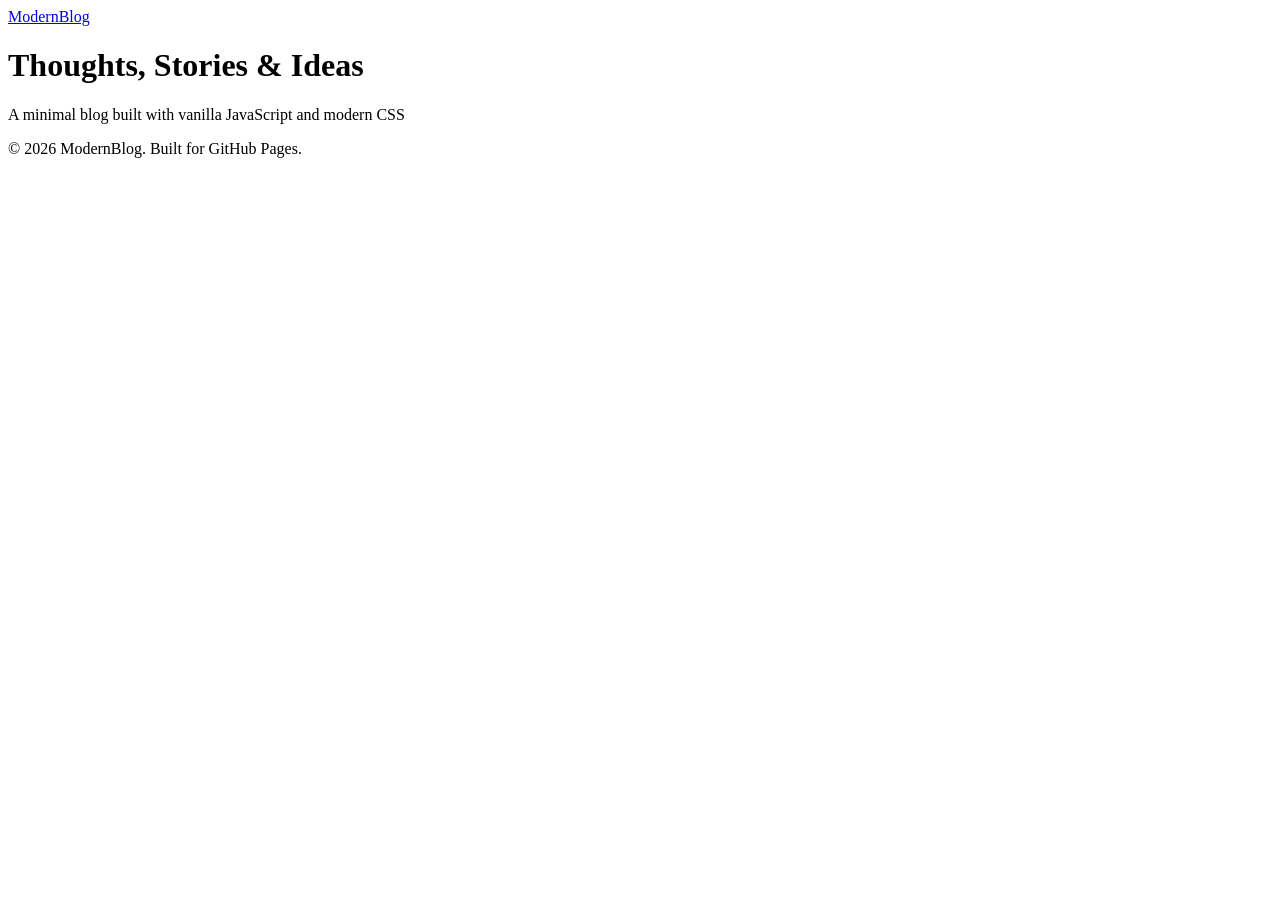
==== index.html @ 4c60822c "Update index.html" ====
<!DOCTYPE html>
<html lang="en">
<head>
    <meta charset="UTF-8">
    <meta name="viewport" content="width=device-width, initial-scale=1.0">
    <title>Modern Blog</title>
    <link rel="stylesheet" href="styles.css">
    <link rel="preconnect" href="https://fonts.googleapis.com">
    <link rel="preconnect" href="https://fonts.gstatic.com" crossorigin>
    <link href="https://fonts.googleapis.com/css2?family=Inter:wght@300;400;600;700&display=swap" rel="stylesheet">
</head>
<body>
    <nav class="navbar">
        <div class="container nav-container">
            <a href="index.html" class="logo">ModernBlog</a>
        </div>
    </nav>

    <header class="hero">
        <div class="container">
            <h1 class="hero-title fade-in">Thoughts, Stories & Ideas</h1>
            <p class="hero-subtitle fade-in delay-1">A minimal blog built with vanilla JavaScript and modern CSS</p>
        </div>
    </header>

    <main class="container">
        <div id="posts-grid" class="posts-grid"></div>
    </main>

    <footer class="footer">
        <div class="container">
            <p>&copy; 2026 ModernBlog. Built for GitHub Pages.</p>
        </div>
    </footer>

    <!-- Sticky Email Button -->
    <a href="mailto:ahmed.a.el
---- styles.css ----
.sticky-email {
    position: fixed;
    bottom: 1.5rem;
    right: 1.5rem;
    width: 3.5rem;
    height: 3.5rem;
    display: flex;
    align-items: center;
    justify-content: center;
    background-color: var(--accent-color);
    color: #ffffff;
    border-radius: 50%;
    text-decoration: none;
    box-shadow: 0 4px 15px rgba(37, 99, 235, 0.3);
    transition: all 0.3s ease;
    z-index: 1000;
}

.sticky-email:hover {
    transform: translateY(-3px) scale(1.1);
    box-shadow: 0 8px 25px rgba(37, 99, 235, 0.4);
    background-color: var(--accent-hover);
}

.sticky-email svg {
    stroke: #ffffff;
}
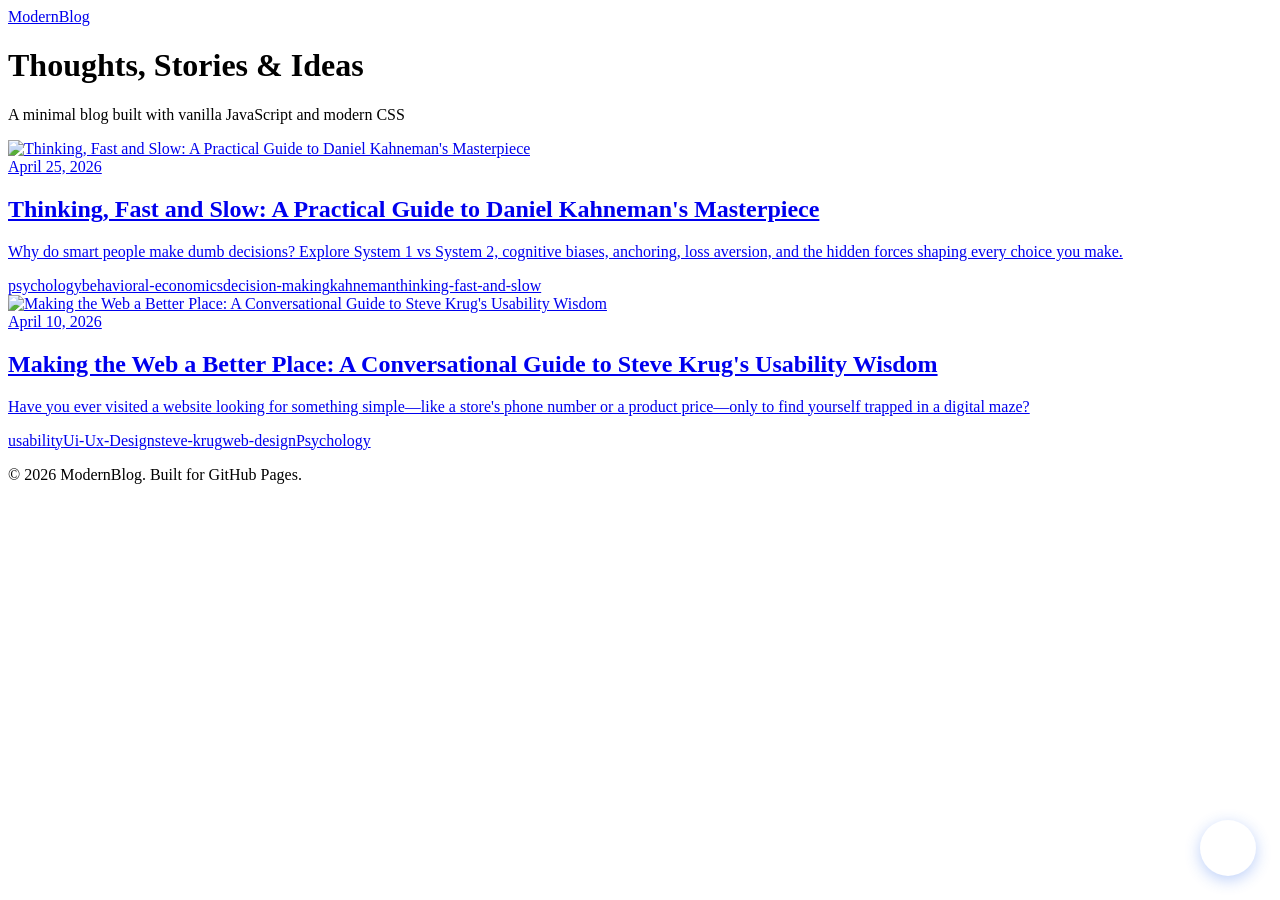
==== commit 5035b880: "Update index.html" ====
--- a/index.html
+++ b/index.html
@@ -34,4 +34,13 @@
     </footer>
 
     <!-- Sticky Email Button -->
-    <a href="mailto:ahmed.a.el
+    <a href="mailto:ahmed.a.elbashary@gmail.com" class="sticky-email" aria-label="Send email">
+        <svg xmlns="http://www.w3.org/2000/svg" width="20" height="20" viewBox="0 0 24 24" fill="none" stroke="currentColor" stroke-width="2" stroke-linecap="round" stroke-linejoin="round">
+            <rect width="20" height="16" x="2" y="4" rx="2"></rect>
+            <path d="m22 7-8.97 5.7a1.94 1.94 0 0 1-2.06 0L2 7"></path>
+        </svg>
+    </a>
+
+    <script src="script.js"></script>
+</body>
+</html>
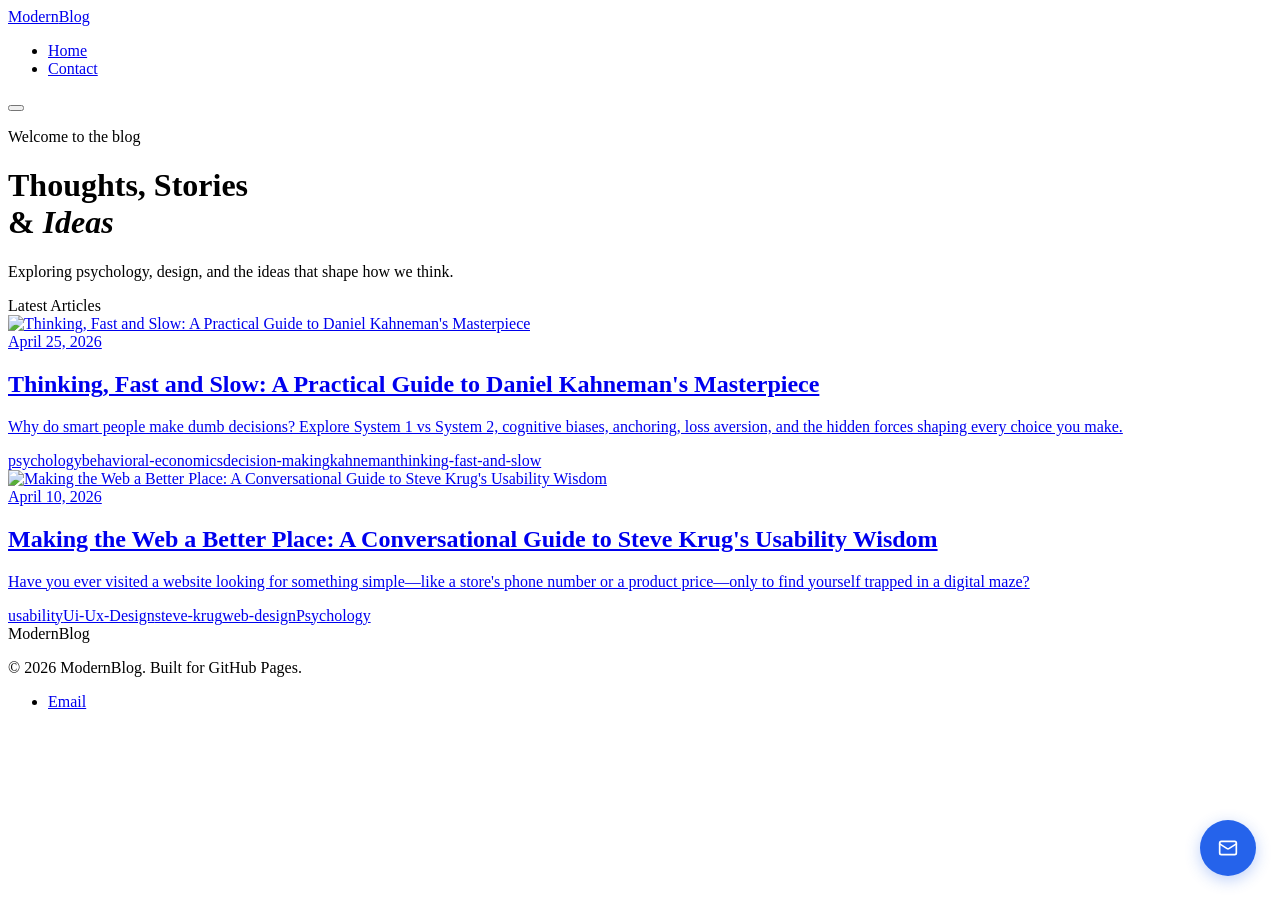
==== commit e6037622: "Update index.html" ====
--- a/index.html
+++ b/index.html
@@ -1,46 +1,81 @@
 <!DOCTYPE html>
 <html lang="en">
 <head>
-    <meta charset="UTF-8">
-    <meta name="viewport" content="width=device-width, initial-scale=1.0">
-    <title>Modern Blog</title>
-    <link rel="stylesheet" href="styles.css">
-    <link rel="preconnect" href="https://fonts.googleapis.com">
-    <link rel="preconnect" href="https://fonts.gstatic.com" crossorigin>
-    <link href="https://fonts.googleapis.com/css2?family=Inter:wght@300;400;600;700&display=swap" rel="stylesheet">
+  <meta charset="UTF-8">
+  <meta name="viewport" content="width=device-width, initial-scale=1.0">
+  <meta name="description" content="ModernBlog – Thoughts, Stories & Ideas. A minimal blog built with vanilla JavaScript.">
+  <title>ModernBlog</title>
+  <link rel="stylesheet" href="styles.css">
 </head>
 <body>
-    <nav class="navbar">
-        <div class="container nav-container">
-            <a href="index.html" class="logo">ModernBlog</a>
-        </div>
-    </nav>
 
-    <header class="hero">
-        <div class="container">
-            <h1 class="hero-title fade-in">Thoughts, Stories & Ideas</h1>
-            <p class="hero-subtitle fade-in delay-1">A minimal blog built with vanilla JavaScript and modern CSS</p>
-        </div>
-    </header>
+  <!-- ===== NAVBAR ===== -->
+  <nav class="navbar" role="navigation" aria-label="Main navigation">
+    <div class="container nav-container">
+      <a href="index.html" class="logo">Modern<span>Blog</span></a>
 
-    <main class="container">
-        <div id="posts-grid" class="posts-grid"></div>
-    </main>
+      <ul class="nav-links" id="nav-links">
+        <li><a href="index.html">Home</a></li>
+        <li><a href="mailto:ahmed.a.elbashary@gmail.com">Contact</a></li>
+      </ul>
 
-    <footer class="footer">
-        <div class="container">
-            <p>&copy; 2026 ModernBlog. Built for GitHub Pages.</p>
-        </div>
-    </footer>
+      <!-- Mobile hamburger -->
+      <button class="hamburger" aria-label="Toggle menu" aria-expanded="false" aria-controls="nav-links">
+        <span></span>
+        <span></span>
+        <span></span>
+      </button>
+    </div>
+  </nav>
 
-    <!-- Sticky Email Button -->
-    <a href="mailto:ahmed.a.elbashary@gmail.com" class="sticky-email" aria-label="Send email">
-        <svg xmlns="http://www.w3.org/2000/svg" width="20" height="20" viewBox="0 0 24 24" fill="none" stroke="currentColor" stroke-width="2" stroke-linecap="round" stroke-linejoin="round">
-            <rect width="20" height="16" x="2" y="4" rx="2"></rect>
-            <path d="m22 7-8.97 5.7a1.94 1.94 0 0 1-2.06 0L2 7"></path>
-        </svg>
-    </a>
+  <!-- ===== HERO ===== -->
+  <header class="hero" role="banner">
+    <div class="container">
+      <p class="hero-eyebrow">Welcome to the blog</p>
+      <h1 class="hero-title">Thoughts, Stories<br>& <em>Ideas</em></h1>
+      <p class="hero-subtitle">Exploring psychology, design, and the ideas that shape how we think.</p>
+      <div class="hero-divider">
+        <span class="hero-divider-dot"></span>
+        <span class="hero-divider-dot"></span>
+        <span class="hero-divider-dot"></span>
+      </div>
+    </div>
+  </header>
 
-    <script src="script.js"></script>
+  <!-- ===== POSTS GRID ===== -->
+  <main class="posts-section">
+    <div class="container">
+      <div class="section-header">
+        <span class="section-label">Latest Articles</span>
+      </div>
+      <!-- Posts are injected here by script.js -->
+      <div id="posts-grid" class="posts-grid"></div>
+    </div>
+  </main>
+
+  <!-- ===== FOOTER ===== -->
+  <footer class="footer" role="contentinfo">
+    <div class="container">
+      <div class="footer-inner">
+        <span class="footer-logo">ModernBlog</span>
+        <p class="footer-copy">&copy; 2026 ModernBlog. Built for GitHub Pages.</p>
+        <ul class="footer-links">
+          <li><a href="mailto:ahmed.a.elbashary@gmail.com">Email</a></li>
+        </ul>
+      </div>
+    </div>
+  </footer>
+
+  <!-- ===== STICKY EMAIL BUTTON ===== -->
+  <a href="mailto:ahmed.a.elbashary@gmail.com" class="sticky-email" aria-label="Send email">
+    <svg xmlns="http://www.w3.org/2000/svg" width="20" height="20" viewBox="0 0 24 24"
+         fill="none" stroke="currentColor" stroke-width="2"
+         stroke-linecap="round" stroke-linejoin="round">
+      <rect width="20" height="16" x="2" y="4" rx="2"/>
+      <path d="m22 7-8.97 5.7a1.94 1.94 0 0 1-2.06 0L2 7"/>
+    </svg>
+  </a>
+
+  <script src="script.js"></script>
 </body>
 </html>
--- a/styles.css
+++ b/styles.css
@@ -1,3 +1,4 @@
+/* Sticky Email Button */
 .sticky-email {
     position: fixed;
     bottom: 1.5rem;
@@ -7,7 +8,7 @@
     display: flex;
     align-items: center;
     justify-content: center;
-    background-color: var(--accent-color);
+    background-color: #2563eb;
     color: #ffffff;
     border-radius: 50%;
     text-decoration: none;
@@ -19,9 +20,19 @@
 .sticky-email:hover {
     transform: translateY(-3px) scale(1.1);
     box-shadow: 0 8px 25px rgba(37, 99, 235, 0.4);
-    background-color: var(--accent-hover);
+    background-color: #1d4ed8;
 }
 
 .sticky-email svg {
     stroke: #ffffff;
 }
+
+/* Mobile */
+@media (max-width: 768px) {
+    .sticky-email {
+        bottom: 1rem;
+        right: 1rem;
+        width: 3rem;
+        height: 3rem;
+    }
+}
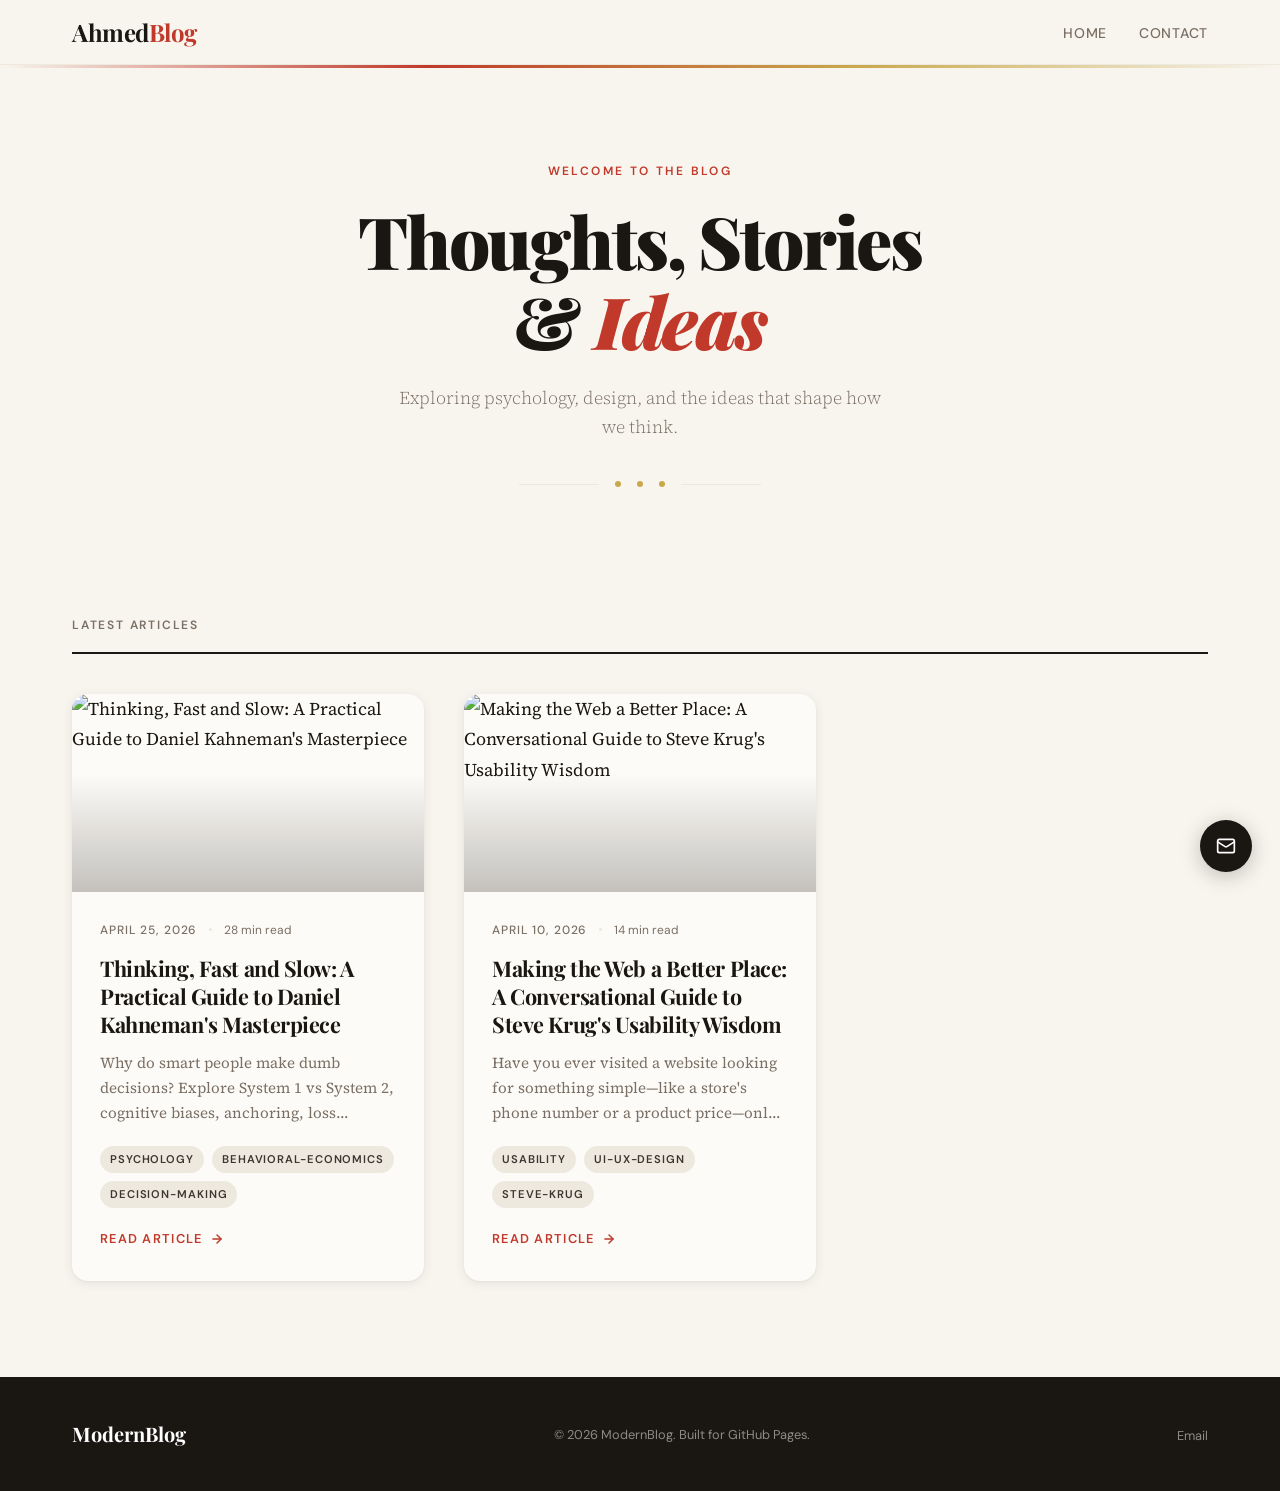
==== commit 810d6556: "Update index.html" ====
--- a/index.html
+++ b/index.html
@@ -3,8 +3,8 @@
 <head>
   <meta charset="UTF-8">
   <meta name="viewport" content="width=device-width, initial-scale=1.0">
-  <meta name="description" content="ModernBlog – Thoughts, Stories & Ideas. A minimal blog built with vanilla JavaScript.">
-  <title>ModernBlog</title>
+  <meta name="description" content="Ahmed Ashraf – Thoughts, Stories & Ideas. A minimal blog built with vanilla JavaScript.">
+  <title>Ahmed Ashraf</title>
   <link rel="stylesheet" href="styles.css">
 </head>
 <body>
@@ -12,7 +12,7 @@
   <!-- ===== NAVBAR ===== -->
   <nav class="navbar" role="navigation" aria-label="Main navigation">
     <div class="container nav-container">
-      <a href="index.html" class="logo">Modern<span>Blog</span></a>
+      <a href="index.html" class="logo">Ahmed<span>Blog</span></a>
 
       <ul class="nav-links" id="nav-links">
         <li><a href="index.html">Home</a></li>
--- a/styles.css
+++ b/styles.css
@@ -1,38 +1,751 @@
-/* Sticky Email Button */
+/* ============================================================
+   ModernBlog – Editorial Magazine Style
+   Clean, typographic-forward, warm cream + deep ink palette
+   ============================================================ */
+
+/* --- Google Fonts --- */
+@import url('https://fonts.googleapis.com/css2?family=Playfair+Display:ital,wght@0,400;0,700;0,900;1,400;1,700&family=Source+Serif+4:ital,opsz,wght@0,8..60,300;0,8..60,400;0,8..60,600;1,8..60,300;1,8..60,400&family=DM+Sans:wght@300;400;500;600&display=swap');
+
+/* --- Design Tokens --- */
+:root {
+  --cream:       #F8F5EE;
+  --cream-dark:  #EDE9DF;
+  --ink:         #1A1612;
+  --ink-mid:     #3D3530;
+  --ink-light:   #7A6F65;
+  --accent:      #C0392B;
+  --accent-warm: #D4845A;
+  --accent-gold: #C9A84C;
+  --white:       #FFFFFF;
+  --card-bg:     #FDFBF7;
+
+  --font-display: 'Playfair Display', Georgia, serif;
+  --font-body:    'Source Serif 4', Georgia, serif;
+  --font-ui:      'DM Sans', system-ui, sans-serif;
+
+  --radius-sm:  4px;
+  --radius-md:  8px;
+  --radius-lg:  16px;
+
+  --shadow-card: 0 2px 12px rgba(26,22,18,0.08), 0 1px 3px rgba(26,22,18,0.05);
+  --shadow-hover: 0 12px 40px rgba(26,22,18,0.14), 0 4px 12px rgba(26,22,18,0.08);
+
+  --transition: 0.3s cubic-bezier(0.4, 0, 0.2, 1);
+  --max-width: 1200px;
+  --content-width: 740px;
+}
+
+/* --- Reset & Base --- */
+*, *::before, *::after { box-sizing: border-box; margin: 0; padding: 0; }
+
+html { scroll-behavior: smooth; }
+
+body {
+  background-color: var(--cream);
+  color: var(--ink);
+  font-family: var(--font-body);
+  font-size: 18px;
+  line-height: 1.7;
+  -webkit-font-smoothing: antialiased;
+}
+
+img { max-width: 100%; height: auto; display: block; }
+
+a { color: inherit; text-decoration: none; }
+
+/* --- Container --- */
+.container {
+  width: 100%;
+  max-width: var(--max-width);
+  margin: 0 auto;
+  padding: 0 2rem;
+}
+
+/* ============================================================
+   NAVBAR
+   ============================================================ */
+.navbar {
+  position: sticky;
+  top: 0;
+  z-index: 100;
+  background: rgba(248, 245, 238, 0.92);
+  backdrop-filter: blur(12px);
+  -webkit-backdrop-filter: blur(12px);
+  border-bottom: 1px solid var(--cream-dark);
+}
+
+.nav-container {
+  display: flex;
+  align-items: center;
+  justify-content: space-between;
+  height: 64px;
+}
+
+.logo {
+  font-family: var(--font-display);
+  font-size: 1.5rem;
+  font-weight: 700;
+  color: var(--ink);
+  letter-spacing: -0.02em;
+  transition: color var(--transition);
+}
+.logo span { color: var(--accent); }
+.logo:hover { color: var(--accent); }
+
+.nav-links {
+  display: flex;
+  gap: 2rem;
+  list-style: none;
+}
+
+.nav-links a {
+  font-family: var(--font-ui);
+  font-size: 0.875rem;
+  font-weight: 500;
+  color: var(--ink-light);
+  letter-spacing: 0.05em;
+  text-transform: uppercase;
+  transition: color var(--transition);
+}
+.nav-links a:hover { color: var(--ink); }
+
+/* --- Mobile Hamburger (hidden by default) --- */
+.hamburger {
+  display: none;
+  flex-direction: column;
+  gap: 5px;
+  cursor: pointer;
+  padding: 4px;
+  border: none;
+  background: none;
+}
+.hamburger span {
+  display: block;
+  width: 24px;
+  height: 2px;
+  background: var(--ink);
+  border-radius: 2px;
+  transition: var(--transition);
+}
+
+/* ============================================================
+   HERO
+   ============================================================ */
+.hero {
+  padding: 6rem 0 5rem;
+  text-align: center;
+  position: relative;
+  overflow: hidden;
+}
+
+/* Decorative lines */
+.hero::before {
+  content: '';
+  position: absolute;
+  top: 0; left: 0; right: 0;
+  height: 3px;
+  background: linear-gradient(90deg, transparent, var(--accent), var(--accent-gold), transparent);
+}
+
+.hero-eyebrow {
+  font-family: var(--font-ui);
+  font-size: 0.75rem;
+  font-weight: 600;
+  letter-spacing: 0.2em;
+  text-transform: uppercase;
+  color: var(--accent);
+  margin-bottom: 1.25rem;
+  opacity: 0;
+  animation: fadeUp 0.6s 0.1s ease forwards;
+}
+
+.hero-title {
+  font-family: var(--font-display);
+  font-size: clamp(2.5rem, 6vw, 4.5rem);
+  font-weight: 900;
+  line-height: 1.1;
+  letter-spacing: -0.03em;
+  color: var(--ink);
+  margin-bottom: 1.5rem;
+  opacity: 0;
+  animation: fadeUp 0.6s 0.2s ease forwards;
+}
+
+.hero-title em {
+  font-style: italic;
+  color: var(--accent);
+}
+
+.hero-subtitle {
+  font-family: var(--font-body);
+  font-size: 1.125rem;
+  font-weight: 300;
+  color: var(--ink-light);
+  max-width: 500px;
+  margin: 0 auto 2.5rem;
+  line-height: 1.6;
+  opacity: 0;
+  animation: fadeUp 0.6s 0.3s ease forwards;
+}
+
+.hero-divider {
+  display: flex;
+  align-items: center;
+  justify-content: center;
+  gap: 1rem;
+  opacity: 0;
+  animation: fadeUp 0.6s 0.4s ease forwards;
+}
+
+.hero-divider::before,
+.hero-divider::after {
+  content: '';
+  display: block;
+  width: 80px;
+  height: 1px;
+  background: var(--cream-dark);
+}
+
+.hero-divider-dot {
+  width: 6px;
+  height: 6px;
+  border-radius: 50%;
+  background: var(--accent-gold);
+}
+
+/* ============================================================
+   POSTS GRID
+   ============================================================ */
+.posts-section {
+  padding: 3rem 0 6rem;
+}
+
+.section-header {
+  display: flex;
+  align-items: baseline;
+  justify-content: space-between;
+  margin-bottom: 2.5rem;
+  padding-bottom: 1rem;
+  border-bottom: 2px solid var(--ink);
+}
+
+.section-label {
+  font-family: var(--font-ui);
+  font-size: 0.75rem;
+  font-weight: 600;
+  letter-spacing: 0.15em;
+  text-transform: uppercase;
+  color: var(--ink-light);
+}
+
+.posts-grid {
+  display: grid;
+  grid-template-columns: repeat(auto-fill, minmax(340px, 1fr));
+  gap: 2.5rem;
+}
+
+/* --- Post Card --- */
+.post-card {
+  display: flex;
+  flex-direction: column;
+  background: var(--card-bg);
+  border-radius: var(--radius-lg);
+  overflow: hidden;
+  box-shadow: var(--shadow-card);
+  transition: transform var(--transition), box-shadow var(--transition);
+  cursor: pointer;
+  opacity: 0;
+  animation: fadeUp 0.5s ease forwards;
+}
+
+.post-card:nth-child(1) { animation-delay: 0.05s; }
+.post-card:nth-child(2) { animation-delay: 0.15s; }
+.post-card:nth-child(3) { animation-delay: 0.25s; }
+.post-card:nth-child(4) { animation-delay: 0.35s; }
+
+.post-card:hover {
+  transform: translateY(-6px);
+  box-shadow: var(--shadow-hover);
+}
+
+.post-image-wrap {
+  position: relative;
+  aspect-ratio: 16/9;
+  overflow: hidden;
+}
+
+.post-image {
+  width: 100%;
+  height: 100%;
+  object-fit: cover;
+  transition: transform 0.6s cubic-bezier(0.4, 0, 0.2, 1);
+}
+
+.post-card:hover .post-image {
+  transform: scale(1.05);
+}
+
+.post-image-overlay {
+  position: absolute;
+  inset: 0;
+  background: linear-gradient(to bottom, transparent 40%, rgba(26,22,18,0.25));
+}
+
+.post-body {
+  padding: 1.75rem 1.75rem 2rem;
+  display: flex;
+  flex-direction: column;
+  flex: 1;
+}
+
+.post-meta {
+  display: flex;
+  align-items: center;
+  gap: 0.75rem;
+  margin-bottom: 0.875rem;
+}
+
+.post-date {
+  font-family: var(--font-ui);
+  font-size: 0.75rem;
+  font-weight: 500;
+  letter-spacing: 0.08em;
+  text-transform: uppercase;
+  color: var(--ink-light);
+}
+
+.post-meta-dot {
+  width: 3px;
+  height: 3px;
+  border-radius: 50%;
+  background: var(--cream-dark);
+}
+
+.post-readtime {
+  font-family: var(--font-ui);
+  font-size: 0.75rem;
+  color: var(--ink-light);
+}
+
+.post-title {
+  font-family: var(--font-display);
+  font-size: 1.35rem;
+  font-weight: 700;
+  line-height: 1.3;
+  letter-spacing: -0.02em;
+  color: var(--ink);
+  margin-bottom: 0.75rem;
+  transition: color var(--transition);
+}
+
+.post-card:hover .post-title {
+  color: var(--accent);
+}
+
+.post-description {
+  font-family: var(--font-body);
+  font-size: 0.95rem;
+  line-height: 1.65;
+  color: var(--ink-light);
+  flex: 1;
+  margin-bottom: 1.25rem;
+  display: -webkit-box;
+  -webkit-line-clamp: 3;
+  -webkit-box-orient: vertical;
+  overflow: hidden;
+}
+
+.post-tags {
+  display: flex;
+  flex-wrap: wrap;
+  gap: 0.5rem;
+  margin-bottom: 1.25rem;
+}
+
+.tag {
+  font-family: var(--font-ui);
+  font-size: 0.7rem;
+  font-weight: 600;
+  letter-spacing: 0.08em;
+  text-transform: uppercase;
+  color: var(--ink-mid);
+  background: var(--cream-dark);
+  padding: 0.25rem 0.625rem;
+  border-radius: 100px;
+  transition: background var(--transition), color var(--transition);
+}
+
+.post-card:hover .tag {
+  background: var(--accent);
+  color: var(--white);
+}
+
+.read-more {
+  font-family: var(--font-ui);
+  font-size: 0.8rem;
+  font-weight: 600;
+  letter-spacing: 0.1em;
+  text-transform: uppercase;
+  color: var(--accent);
+  display: flex;
+  align-items: center;
+  gap: 0.5rem;
+  transition: gap var(--transition);
+}
+
+.read-more svg {
+  transition: transform var(--transition);
+}
+
+.post-card:hover .read-more svg {
+  transform: translateX(4px);
+}
+
+/* ============================================================
+   LOADING / ERROR
+   ============================================================ */
+.loading, .error {
+  text-align: center;
+  padding: 4rem 2rem;
+  font-family: var(--font-ui);
+  color: var(--ink-light);
+  grid-column: 1 / -1;
+}
+
+.loading::after {
+  content: '';
+  display: inline-block;
+  width: 20px;
+  height: 20px;
+  border: 2px solid var(--cream-dark);
+  border-top-color: var(--accent);
+  border-radius: 50%;
+  animation: spin 0.8s linear infinite;
+  vertical-align: middle;
+  margin-left: 10px;
+}
+
+/* ============================================================
+   SINGLE POST PAGE
+   ============================================================ */
+.article-container {
+  padding: 3rem 0 6rem;
+}
+
+#post-content {
+  max-width: var(--content-width);
+  margin: 0 auto;
+}
+
+.post-header {
+  text-align: center;
+  padding: 3rem 0 2.5rem;
+  border-bottom: 1px solid var(--cream-dark);
+  margin-bottom: 3rem;
+}
+
+.post-header .post-meta {
+  justify-content: center;
+  margin-bottom: 1.5rem;
+}
+
+.post-header .post-date,
+.post-header .post-readtime {
+  font-size: 0.8rem;
+}
+
+.post-header .post-title-large {
+  font-family: var(--font-display);
+  font-size: clamp(1.75rem, 4vw, 2.75rem);
+  font-weight: 900;
+  line-height: 1.15;
+  letter-spacing: -0.03em;
+  color: var(--ink);
+  margin-bottom: 1.25rem;
+}
+
+.post-header .post-description-hero {
+  font-family: var(--font-body);
+  font-size: 1.15rem;
+  font-style: italic;
+  color: var(--ink-light);
+  max-width: 560px;
+  margin: 0 auto 1.5rem;
+}
+
+.post-featured-image {
+  width: 100%;
+  border-radius: var(--radius-lg);
+  aspect-ratio: 16/9;
+  object-fit: cover;
+  margin-bottom: 3rem;
+  box-shadow: var(--shadow-hover);
+}
+
+/* --- Article Body Typography --- */
+.post-article {
+  font-family: var(--font-body);
+  font-size: 1.0625rem;
+  line-height: 1.85;
+  color: var(--ink-mid);
+}
+
+.post-article p { margin-bottom: 1.5rem; }
+
+.post-article h2 {
+  font-family: var(--font-display);
+  font-size: clamp(1.3rem, 3vw, 1.875rem);
+  font-weight: 700;
+  letter-spacing: -0.02em;
+  color: var(--ink);
+  margin: 2.5rem 0 1rem;
+  padding-top: 1rem;
+  border-top: 2px solid var(--cream-dark);
+}
+
+.post-article h3 {
+  font-family: var(--font-display);
+  font-size: 1.2rem;
+  font-weight: 700;
+  font-style: italic;
+  color: var(--ink);
+  margin: 2rem 0 0.75rem;
+}
+
+.post-article h4 {
+  font-family: var(--font-ui);
+  font-size: 0.85rem;
+  font-weight: 600;
+  letter-spacing: 0.12em;
+  text-transform: uppercase;
+  color: var(--accent);
+  margin: 1.5rem 0 0.5rem;
+}
+
+.post-article strong { color: var(--ink); font-weight: 600; }
+.post-article em { color: var(--ink-mid); }
+
+.post-article a {
+  color: var(--accent);
+  border-bottom: 1px solid rgba(192,57,43,0.3);
+  transition: border-color var(--transition);
+}
+.post-article a:hover { border-color: var(--accent); }
+
+.post-article ul, .post-article ol {
+  padding-left: 1.5rem;
+  margin-bottom: 1.5rem;
+}
+
+.post-article li {
+  margin-bottom: 0.5rem;
+}
+
+.post-article blockquote {
+  margin: 2rem 0;
+  padding: 1.25rem 1.75rem;
+  border-left: 4px solid var(--accent);
+  background: var(--cream-dark);
+  border-radius: 0 var(--radius-md) var(--radius-md) 0;
+  font-style: italic;
+  color: var(--ink-mid);
+}
+
+.post-article img {
+  border-radius: var(--radius-md);
+  margin: 2rem 0;
+  box-shadow: var(--shadow-card);
+}
+
+/* --- Back Link --- */
+.back-link {
+  display: inline-flex;
+  align-items: center;
+  gap: 0.5rem;
+  font-family: var(--font-ui);
+  font-size: 0.825rem;
+  font-weight: 600;
+  letter-spacing: 0.08em;
+  text-transform: uppercase;
+  color: var(--ink-light);
+  margin-top: 3rem;
+  max-width: var(--content-width);
+  margin-left: auto;
+  margin-right: auto;
+  display: flex;
+  transition: color var(--transition);
+}
+.back-link:hover { color: var(--accent); }
+
+/* ============================================================
+   FOOTER
+   ============================================================ */
+.footer {
+  background: var(--ink);
+  color: rgba(255,255,255,0.5);
+  padding: 2.5rem 0;
+}
+
+.footer-inner {
+  display: flex;
+  align-items: center;
+  justify-content: space-between;
+  flex-wrap: wrap;
+  gap: 1rem;
+}
+
+.footer-logo {
+  font-family: var(--font-display);
+  font-size: 1.25rem;
+  font-weight: 700;
+  color: var(--white);
+}
+
+.footer-copy {
+  font-family: var(--font-ui);
+  font-size: 0.8rem;
+}
+
+.footer-links {
+  display: flex;
+  gap: 1.5rem;
+  list-style: none;
+}
+
+.footer-links a {
+  font-family: var(--font-ui);
+  font-size: 0.8rem;
+  color: rgba(255,255,255,0.5);
+  transition: color var(--transition);
+}
+.footer-links a:hover { color: var(--white); }
+
+/* ============================================================
+   STICKY EMAIL
+   ============================================================ */
 .sticky-email {
+  position: fixed;
+  bottom: 1.75rem;
+  right: 1.75rem;
+  width: 52px;
+  height: 52px;
+  display: flex;
+  align-items: center;
+  justify-content: center;
+  background: var(--ink);
+  color: var(--white);
+  border-radius: 50%;
+  box-shadow: 0 4px 20px rgba(26,22,18,0.25);
+  transition: transform var(--transition), box-shadow var(--transition), background var(--transition);
+  z-index: 500;
+}
+
+.sticky-email:hover {
+  transform: translateY(-3px);
+  box-shadow: 0 10px 30px rgba(26,22,18,0.3);
+  background: var(--accent);
+}
+
+/* ============================================================
+   ANIMATIONS
+   ============================================================ */
+@keyframes fadeUp {
+  from { opacity: 0; transform: translateY(20px); }
+  to   { opacity: 1; transform: translateY(0); }
+}
+
+@keyframes spin {
+  to { transform: rotate(360deg); }
+}
+
+/* ============================================================
+   DARK MODE
+   ============================================================ */
+@media (prefers-color-scheme: dark) {
+  :root {
+    --cream:       #18141110;
+    --cream-dark:  #2A2520;
+    --ink:         #F0EBE3;
+    --ink-mid:     #C9BFB5;
+    --ink-light:   #8A8078;
+    --card-bg:     #221E1A;
+    --white:       #F0EBE3;
+  }
+
+  body { background: #181410; }
+
+  .navbar {
+    background: rgba(24, 20, 16, 0.92);
+    border-bottom-color: #2A2520;
+  }
+
+  .hero::before {
+    background: linear-gradient(90deg, transparent, var(--accent), var(--accent-gold), transparent);
+  }
+}
+
+/* ============================================================
+   RESPONSIVE — TABLET
+   ============================================================ */
+@media (max-width: 900px) {
+  .posts-grid {
+    grid-template-columns: repeat(2, 1fr);
+    gap: 1.5rem;
+  }
+}
+
+/* ============================================================
+   RESPONSIVE — MOBILE
+   ============================================================ */
+@media (max-width: 640px) {
+  :root { font-size: 16px; }
+
+  .container { padding: 0 1.25rem; }
+
+  /* Navbar */
+  .nav-links { display: none; }
+  .hamburger { display: flex; }
+
+  /* Mobile nav open state */
+  .nav-links.open {
+    display: flex;
+    flex-direction: column;
     position: fixed;
-    bottom: 1.5rem;
-    right: 1.5rem;
-    width: 3.5rem;
-    height: 3.5rem;
-    display: flex;
-    align-items: center;
-    justify-content: center;
-    background-color: #2563eb;
-    color: #ffffff;
-    border-radius: 50%;
-    text-decoration: none;
-    box-shadow: 0 4px 15px rgba(37, 99, 235, 0.3);
-    transition: all 0.3s ease;
-    z-index: 1000;
-}
-
-.sticky-email:hover {
-    transform: translateY(-3px) scale(1.1);
-    box-shadow: 0 8px 25px rgba(37, 99, 235, 0.4);
-    background-color: #1d4ed8;
-}
-
-.sticky-email svg {
-    stroke: #ffffff;
-}
-
-/* Mobile */
-@media (max-width: 768px) {
-    .sticky-email {
-        bottom: 1rem;
-        right: 1rem;
-        width: 3rem;
-        height: 3rem;
-    }
-}
+    top: 64px; left: 0; right: 0;
+    background: var(--cream);
+    border-bottom: 1px solid var(--cream-dark);
+    padding: 1.5rem 1.25rem 2rem;
+    gap: 1.25rem;
+    animation: fadeUp 0.25s ease forwards;
+  }
+
+  /* Hero */
+  .hero { padding: 3.5rem 0 3rem; }
+
+  .hero-title { font-size: clamp(2rem, 8vw, 3rem); }
+
+  /* Grid */
+  .posts-grid {
+    grid-template-columns: 1fr;
+    gap: 1.5rem;
+  }
+
+  /* Card tweaks */
+  .post-body { padding: 1.25rem 1.25rem 1.5rem; }
+  .post-title { font-size: 1.2rem; }
+
+  /* Post page */
+  .post-header .post-title-large { font-size: clamp(1.5rem, 6vw, 2.25rem); }
+  .post-article { font-size: 1rem; }
+
+  /* Footer */
+  .footer-inner { flex-direction: column; text-align: center; }
+
+  /* Email */
+  .sticky-email {
+    bottom: 1.25rem;
+    right: 1.25rem;
+    width: 46px;
+    height: 46px;
+  }
+}
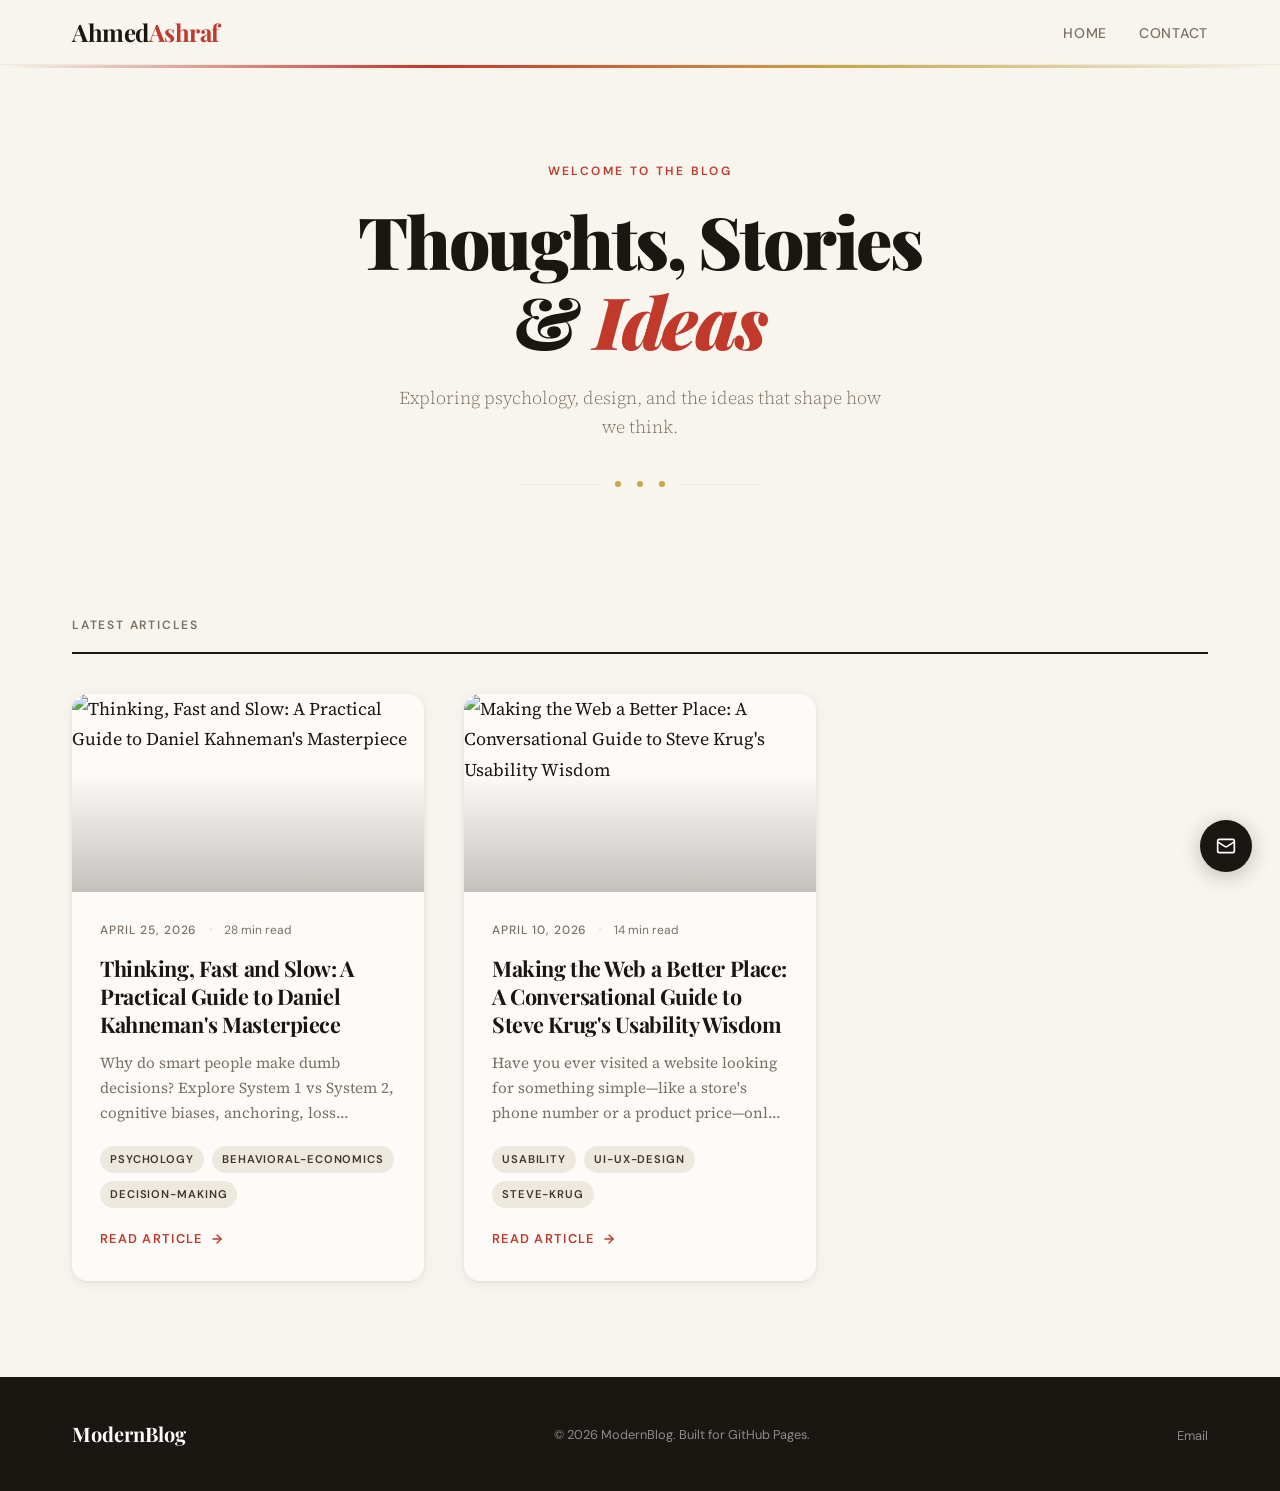
==== commit cef097ad: "Update index.html" ====
--- a/index.html
+++ b/index.html
@@ -12,7 +12,7 @@
   <!-- ===== NAVBAR ===== -->
   <nav class="navbar" role="navigation" aria-label="Main navigation">
     <div class="container nav-container">
-      <a href="index.html" class="logo">Ahmed<span>Blog</span></a>
+      <a href="index.html" class="logo">Ahmed<span>Ashraf</span></a>
 
       <ul class="nav-links" id="nav-links">
         <li><a href="index.html">Home</a></li>
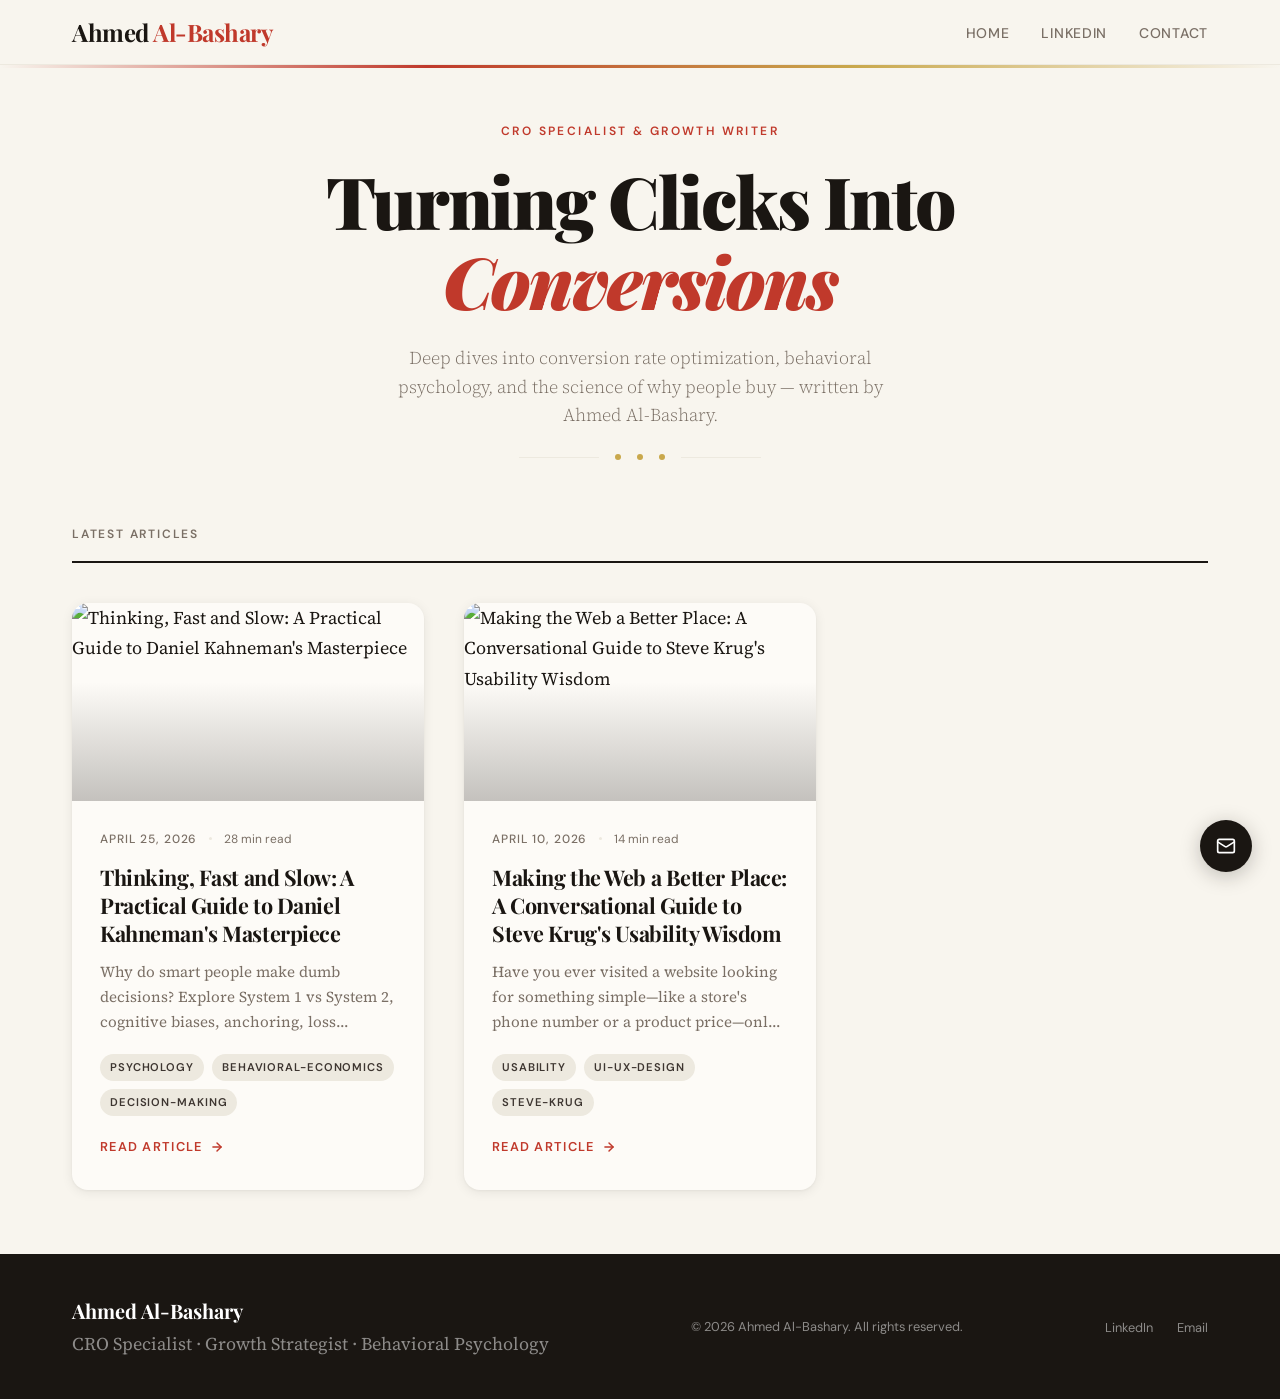
==== commit 9f95d908: "Update index.html" ====
--- a/index.html
+++ b/index.html
@@ -3,8 +3,8 @@
 <head>
   <meta charset="UTF-8">
   <meta name="viewport" content="width=device-width, initial-scale=1.0">
-  <meta name="description" content="Ahmed Ashraf – Thoughts, Stories & Ideas. A minimal blog built with vanilla JavaScript.">
-  <title>Ahmed Ashraf</title>
+  <meta name="description" content="Ahmed Al-Bashary – CRO Specialist writing about conversion rate optimization, behavioral psychology, and growth strategy.">
+  <title>Ahmed Al-Bashary | CRO Specialist</title>
   <link rel="stylesheet" href="styles.css">
 </head>
 <body>
@@ -12,10 +12,11 @@
   <!-- ===== NAVBAR ===== -->
   <nav class="navbar" role="navigation" aria-label="Main navigation">
     <div class="container nav-container">
-      <a href="index.html" class="logo">Ahmed<span>Ashraf</span></a>
+      <a href="index.html" class="logo">Ahmed<span> Al-Bashary</span></a>
 
       <ul class="nav-links" id="nav-links">
         <li><a href="index.html">Home</a></li>
+        <li><a href="https://www.linkedin.com/in/ahmedalbashary" target="_blank" rel="noopener">LinkedIn</a></li>
         <li><a href="mailto:ahmed.a.elbashary@gmail.com">Contact</a></li>
       </ul>
 
@@ -31,9 +32,9 @@
   <!-- ===== HERO ===== -->
   <header class="hero" role="banner">
     <div class="container">
-      <p class="hero-eyebrow">Welcome to the blog</p>
-      <h1 class="hero-title">Thoughts, Stories<br>& <em>Ideas</em></h1>
-      <p class="hero-subtitle">Exploring psychology, design, and the ideas that shape how we think.</p>
+      <p class="hero-eyebrow">CRO Specialist &amp; Growth Writer</p>
+      <h1 class="hero-title">Turning Clicks Into<br><em>Conversions</em></h1>
+      <p class="hero-subtitle">Deep dives into conversion rate optimization, behavioral psychology, and the science of why people buy — written by Ahmed Al-Bashary.</p>
       <div class="hero-divider">
         <span class="hero-divider-dot"></span>
         <span class="hero-divider-dot"></span>
@@ -57,9 +58,13 @@
   <footer class="footer" role="contentinfo">
     <div class="container">
       <div class="footer-inner">
-        <span class="footer-logo">ModernBlog</span>
-        <p class="footer-copy">&copy; 2026 ModernBlog. Built for GitHub Pages.</p>
+        <div class="footer-brand">
+          <span class="footer-logo">Ahmed Al-Bashary</span>
+          <p class="footer-tagline">CRO Specialist · Growth Strategist · Behavioral Psychology</p>
+        </div>
+        <p class="footer-copy">&copy; 2026 Ahmed Al-Bashary. All rights reserved.</p>
         <ul class="footer-links">
+          <li><a href="https://www.linkedin.com/in/ahmedalbashary" target="_blank" rel="noopener">LinkedIn</a></li>
           <li><a href="mailto:ahmed.a.elbashary@gmail.com">Email</a></li>
         </ul>
       </div>
--- a/styles.css
+++ b/styles.css
@@ -132,7 +132,7 @@
    HERO
    ============================================================ */
 .hero {
-  padding: 6rem 0 5rem;
+  padding: 3.5rem 0 2.5rem;
   text-align: center;
   position: relative;
   overflow: hidden;
@@ -182,7 +182,7 @@
   font-weight: 300;
   color: var(--ink-light);
   max-width: 500px;
-  margin: 0 auto 2.5rem;
+  margin: 0 auto 1.5rem;
   line-height: 1.6;
   opacity: 0;
   animation: fadeUp 0.6s 0.3s ease forwards;
@@ -217,7 +217,7 @@
    POSTS GRID
    ============================================================ */
 .posts-section {
-  padding: 3rem 0 6rem;
+  padding: 1.5rem 0 4rem;
 }
 
 .section-header {
@@ -720,7 +720,7 @@
   }
 
   /* Hero */
-  .hero { padding: 3.5rem 0 3rem; }
+  .hero { padding: 2.5rem 0 2rem; }
 
   .hero-title { font-size: clamp(2rem, 8vw, 3rem); }
 
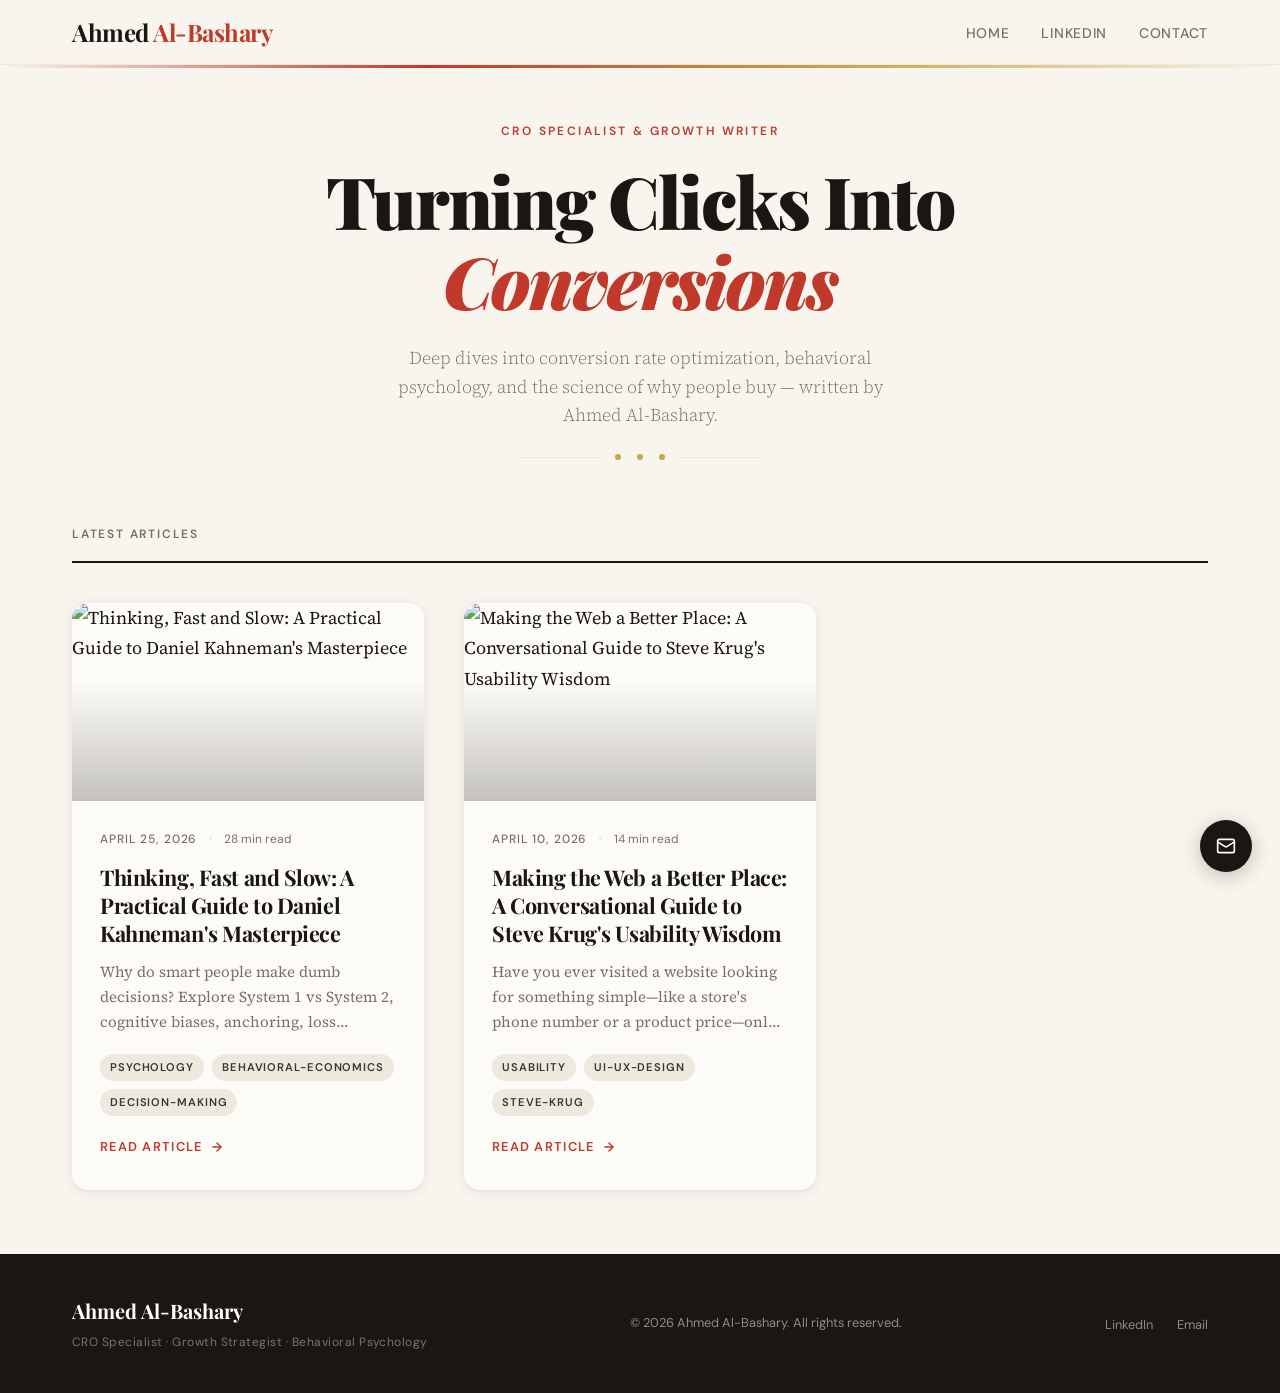
==== commit 06787217: "Update index.html" ====
--- a/index.html
+++ b/index.html
@@ -16,7 +16,7 @@
 
       <ul class="nav-links" id="nav-links">
         <li><a href="index.html">Home</a></li>
-        <li><a href="https://www.linkedin.com/in/ahmedalbashary" target="_blank" rel="noopener">LinkedIn</a></li>
+        <li><a href="https://www.linkedin.com/in/ahmed-ashraf-6b4319116/" target="_blank" rel="noopener">LinkedIn</a></li>
         <li><a href="mailto:ahmed.a.elbashary@gmail.com">Contact</a></li>
       </ul>
 
@@ -64,7 +64,7 @@
         </div>
         <p class="footer-copy">&copy; 2026 Ahmed Al-Bashary. All rights reserved.</p>
         <ul class="footer-links">
-          <li><a href="https://www.linkedin.com/in/ahmedalbashary" target="_blank" rel="noopener">LinkedIn</a></li>
+          <li><a href="https://www.linkedin.com/in/ahmed-ashraf-6b4319116/" target="_blank" rel="noopener">LinkedIn</a></li>
           <li><a href="mailto:ahmed.a.elbashary@gmail.com">Email</a></li>
         </ul>
       </div>
--- a/styles.css
+++ b/styles.css
@@ -599,6 +599,20 @@
   font-size: 1.25rem;
   font-weight: 700;
   color: var(--white);
+  display: block;
+  margin-bottom: 0.25rem;
+}
+
+.footer-brand {
+  display: flex;
+  flex-direction: column;
+}
+
+.footer-tagline {
+  font-family: var(--font-ui);
+  font-size: 0.75rem;
+  color: rgba(255,255,255,0.4);
+  letter-spacing: 0.04em;
 }
 
 .footer-copy {
@@ -740,6 +754,7 @@
 
   /* Footer */
   .footer-inner { flex-direction: column; text-align: center; }
+  .footer-brand { align-items: center; }
 
   /* Email */
   .sticky-email {
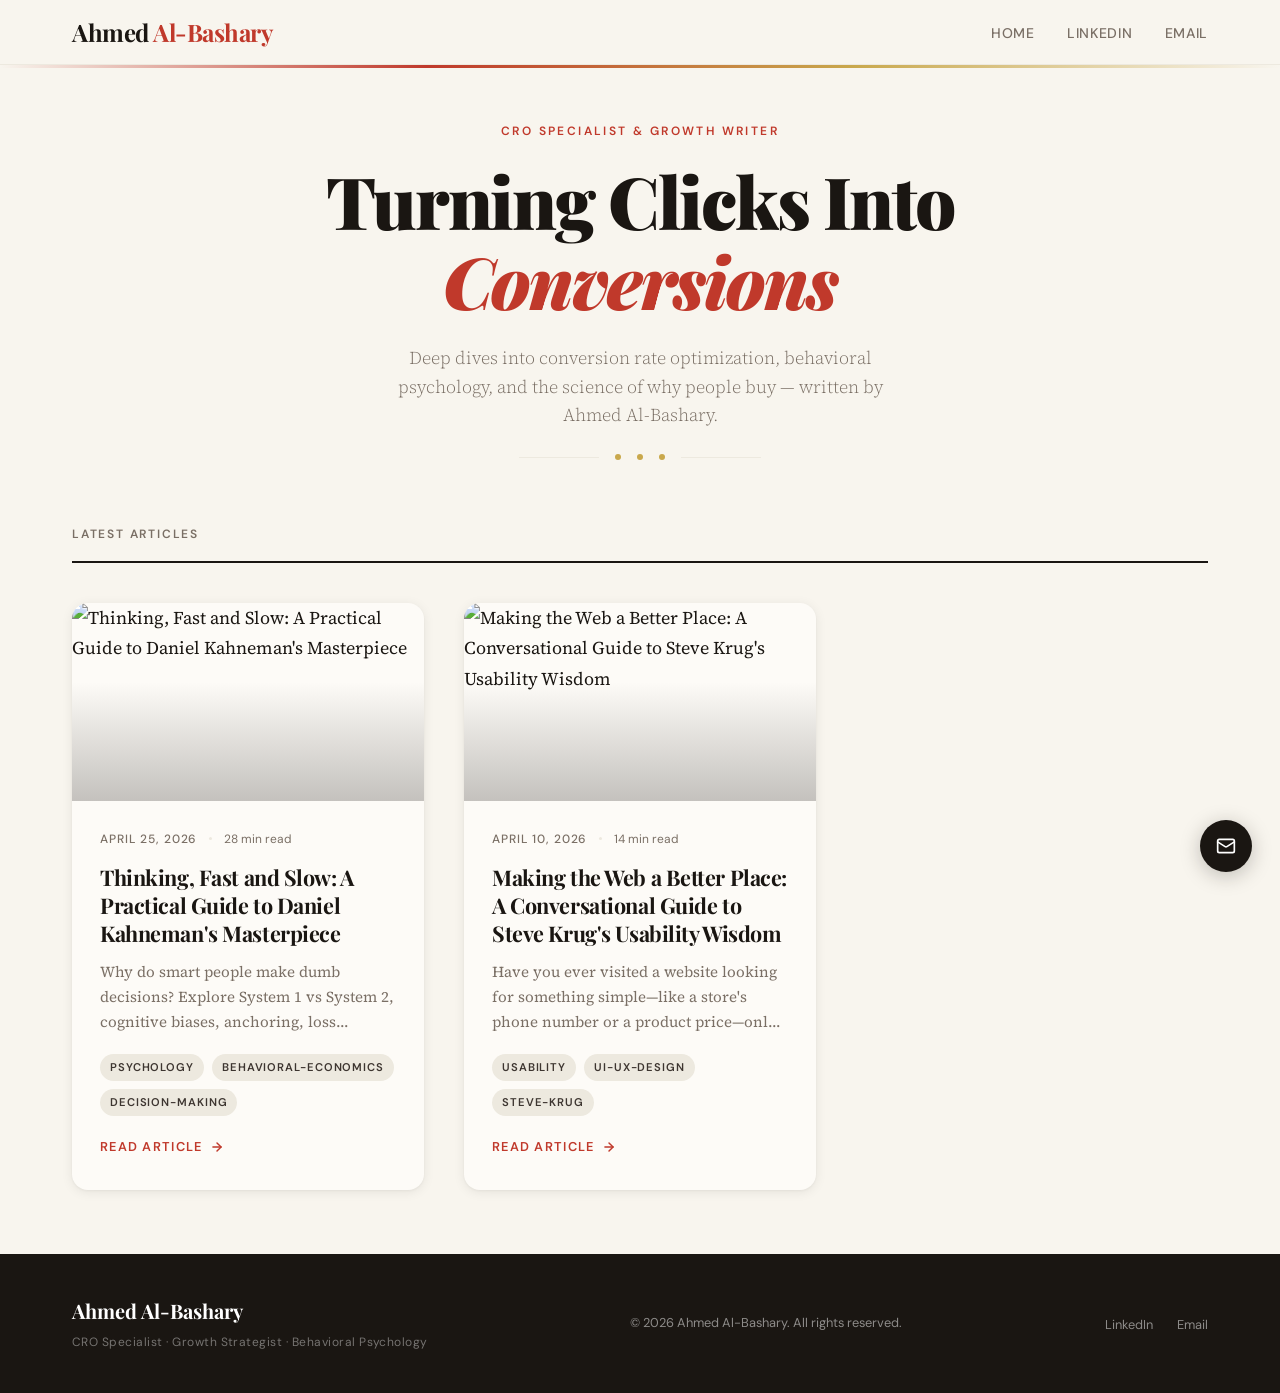
==== commit 95ed07ec: "Update index.html" ====
--- a/index.html
+++ b/index.html
@@ -17,7 +17,7 @@
       <ul class="nav-links" id="nav-links">
         <li><a href="index.html">Home</a></li>
         <li><a href="https://www.linkedin.com/in/ahmed-ashraf-6b4319116/" target="_blank" rel="noopener">LinkedIn</a></li>
-        <li><a href="mailto:ahmed.a.elbashary@gmail.com">Contact</a></li>
+        <li><a href="mailto:ahmed.a.elbashary@gmail.com">Email</a></li>
       </ul>
 
       <!-- Mobile hamburger -->
